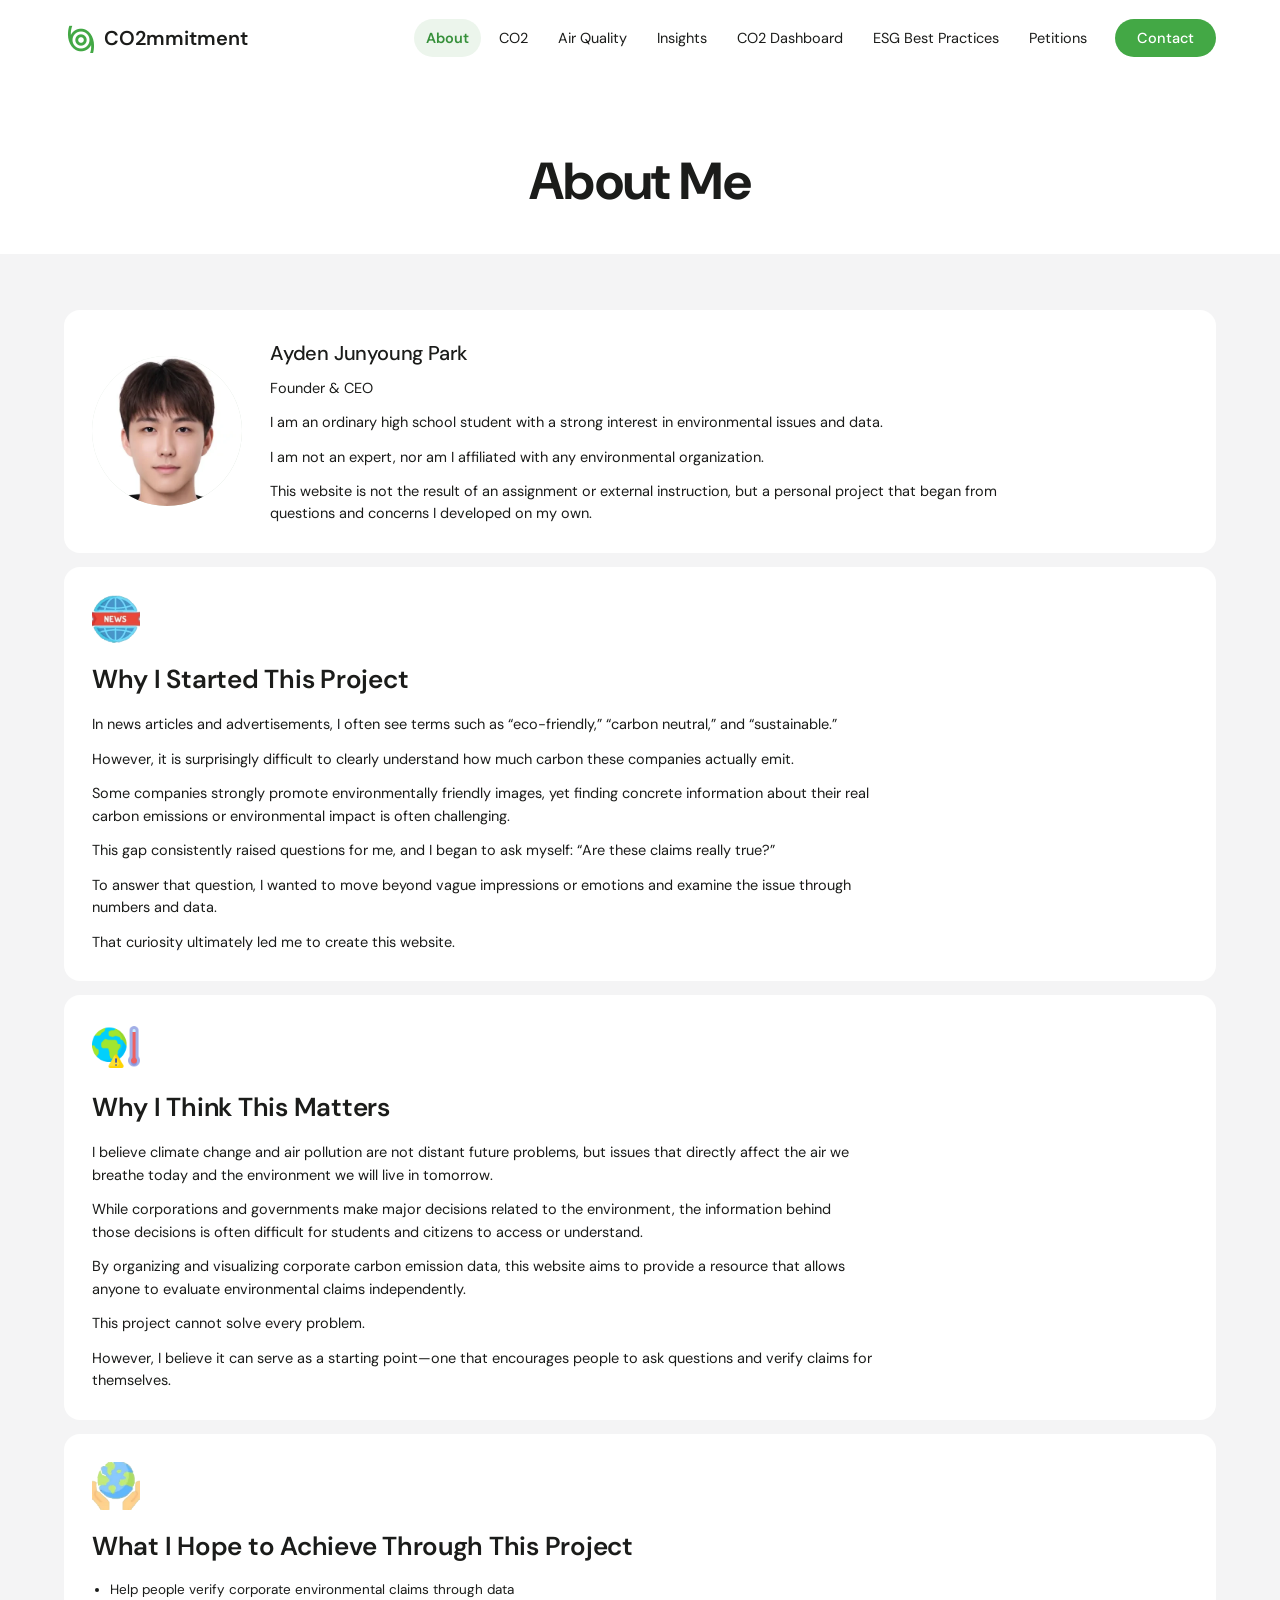
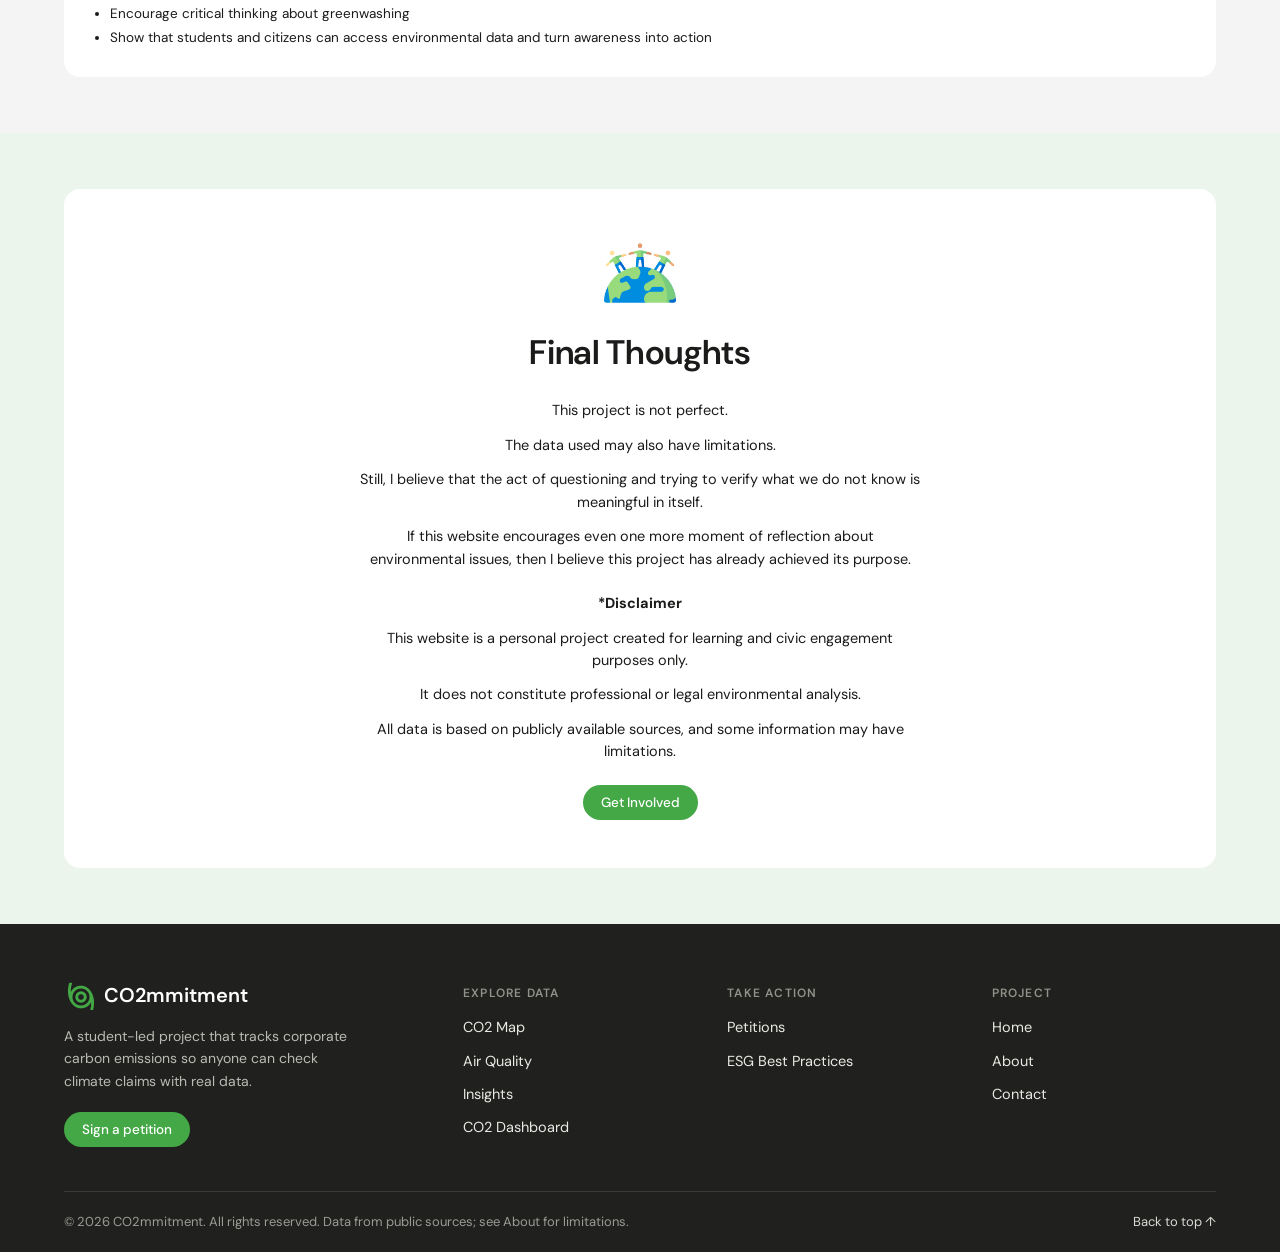
==== about/index.html @ b327795c "Add files via upload" ====
<!doctype html>
<html lang="en">
<head>
<meta charset="utf-8">
<meta name="viewport" content="width=device-width, initial-scale=1, viewport-fit=cover">
<title>About | CO2mmitment</title>
<meta name="description" content="Why a high school student built CO2mmitment: to check corporate climate claims against real emissions data.">
<link rel="canonical" href="https://co2mmitment.com/about/">
<meta name="theme-color" content="#43a845">
<meta property="og:type" content="website">
<meta property="og:site_name" content="CO2mmitment">
<meta property="og:title" content="About | CO2mmitment">
<meta property="og:description" content="Why a high school student built CO2mmitment: to check corporate climate claims against real emissions data.">
<meta property="og:url" content="https://co2mmitment.com/about/">
<meta property="og:image" content="https://co2mmitment.com/images/og-image.png">
<meta property="og:image:alt" content="About | CO2mmitment">
<meta name="twitter:card" content="summary_large_image">
<meta name="twitter:title" content="About | CO2mmitment">
<meta name="twitter:description" content="Why a high school student built CO2mmitment: to check corporate climate claims against real emissions data.">
<meta name="twitter:image" content="https://co2mmitment.com/images/og-image.png">
<link rel="icon" href="../favicon.svg" type="image/svg+xml">
<link rel="icon" href="../favicon-32.png" sizes="32x32" type="image/png">
<link rel="icon" href="../favicon.ico" sizes="any">
<link rel="apple-touch-icon" href="../apple-touch-icon.png">
<link rel="manifest" href="../site.webmanifest">
<link rel="preconnect" href="https://fonts.googleapis.com">
<link rel="stylesheet" href="https://fonts.googleapis.com/css2?family=Material+Symbols+Outlined:opsz,wght,FILL,GRAD@24,400,0,0&icon_names=storm&display=block">
<link rel="stylesheet" href="https://fonts.googleapis.com/css2?family=DM+Sans:opsz,wght@9..40,400;9..40,500;9..40,600;9..40,700&display=swap">
<link rel="stylesheet" href="../assets/style.css">
</head>
<body data-page="about" data-root="../">
<div class="site">
<nav class="nav" id="nav" aria-label="Main">
  <div class="nav-wrap">
    <a class="brand" href="../" aria-label="CO2mmitment home">
      <span class="logo-mark" aria-hidden="true"><span class="ms">storm</span><svg class="logo-svg" viewBox="11 11 88 88" aria-hidden="true"><g fill="none" stroke="currentColor" stroke-width="7"><circle cx="55" cy="54.75" r="26.25"/><circle cx="55" cy="54.75" r="11" stroke-width="7.5"/><path d="M28.85 57.04C28.5 53 24.5 45 24.5 35C24.5 28 25.4 22.5 27 18"/><path d="M81.15 52.46C81.5 56.5 85.5 64.5 85.5 74.5C85.5 81.5 84.6 87 83 91.5"/></g></svg></span>
      CO2mmitment
    </a>
    <button class="menu-btn" id="menuBtn" aria-label="Menu" aria-expanded="false" aria-controls="links">
      <svg class="bars" width="22" height="22" viewBox="0 0 22 22" aria-hidden="true"><path d="M3 6h16M3 11h16M3 16h16" stroke="currentColor" stroke-width="2" stroke-linecap="round"/></svg>
      <svg class="x" width="22" height="22" viewBox="0 0 22 22" aria-hidden="true"><path d="M5 5l12 12M17 5L5 17" stroke="currentColor" stroke-width="2" stroke-linecap="round"/></svg>
    </button>
    <div class="links" id="links">
      <a href="../about/" class="on" aria-current="page">About</a>
      <a href="../co2/">CO2</a>
      <a href="../air-quality/">Air Quality</a>
      <a href="../insights/">Insights</a>
      <a href="../dashboard/">CO2 Dashboard</a>
      <a href="../esg/">ESG Best Practices</a>
      <a href="../petitions/">Petitions</a>
      <a class="btn" href="../contact/">Contact</a>
    </div>
  </div>
</nav>
<main>
<section class="page show" id="p-about" data-title="About | CO2mmitment">
  <div class="wrap page-head"><h1>About Me</h1></div>
  <div class="band">
    <div class="wrap about-stack">
      <div class="a-card person">
        <div class="ph"><img src="../images/profile.webp" alt="Ayden Junyoung Park"></div>
        <div>
          <h2>Ayden Junyoung Park</h2>
          <p style="margin-bottom:12px">Founder &amp; CEO</p>
          <p>I am an ordinary high school student with a strong interest in environmental issues and data.</p>
          <p style="margin-top:12px">I am not an expert, nor am I affiliated with any environmental organization.</p>
          <p style="margin-top:12px">This website is not the result of an assignment or external instruction, but a personal project that began from questions and concerns I developed on my own.</p>
        </div>
      </div>
      <div class="a-card">
        <img class="a-icon" src="../images/icon-why-started.png" alt=""><h2>Why I Started This Project</h2>
        <p>In news articles and advertisements, I often see terms such as “eco-friendly,” “carbon neutral,” and “sustainable.”</p>
        <p>However, it is surprisingly difficult to clearly understand how much carbon these companies actually emit.</p>
        <p>Some companies strongly promote environmentally friendly images, yet finding concrete information about their real carbon emissions or environmental impact is often challenging.</p>
        <p>This gap consistently raised questions for me, and I began to ask myself: “Are these claims really true?”</p>
        <p>To answer that question, I wanted to move beyond vague impressions or emotions and examine the issue through numbers and data.</p>
        <p>That curiosity ultimately led me to create this website.</p>
      </div>
      <div class="a-card">
        <img class="a-icon" src="../images/icon-why-matters.png" alt=""><h2>Why I Think This Matters</h2>
        <p>I believe climate change and air pollution are not distant future problems, but issues that directly affect the air we breathe today and the environment we will live in tomorrow.</p>
        <p>While corporations and governments make major decisions related to the environment, the information behind those decisions is often difficult for students and citizens to access or understand.</p>
        <p>By organizing and visualizing corporate carbon emission data, this website aims to provide a resource that allows anyone to evaluate environmental claims independently.</p>
        <p>This project cannot solve every problem.</p>
        <p>However, I believe it can serve as a starting point—one that encourages people to ask questions and verify claims for themselves.</p>
      </div>
      <div class="a-card">
        <img class="a-icon" src="../images/icon-hope.png" alt=""><h2>What I Hope to Achieve Through This Project</h2>
        <ul>
          <li>Help people verify corporate environmental claims through data</li>
          <li>Encourage critical thinking about greenwashing</li>
          <li>Show that students and citizens can access environmental data and turn awareness into action</li>
        </ul>
      </div>
    </div>
  </div>
  <div class="final">
    <div class="wrap">
      <div class="a-card">
        <img class="a-icon big" src="../images/icon-final-thoughts.png" alt=""><h2>Final Thoughts</h2>
        <p>This project is not perfect.</p>
        <p>The data used may also have limitations.</p>
        <p>Still, I believe that the act of questioning and trying to verify what we do not know is meaningful in itself.</p>
        <p>If this website encourages even one more moment of reflection about environmental issues, then I believe this project has already achieved its purpose.</p>
        <p style="margin-top:22px"><b>*Disclaimer</b></p>
        <p>This website is a personal project created for learning and civic engagement purposes only.</p>
        <p>It does not constitute professional or legal environmental analysis.</p>
        <p>All data is based on publicly available sources, and some information may have limitations.</p>
        <p style="margin-top:22px"><a class="btn" href="../petitions/">Get Involved</a></p>
      </div>
    </div>
  </div>
</section>
</main>

<footer class="foot">
  <div class="foot-wrap">
    <div class="foot-top">
      <div class="foot-about">
        <a class="brand" href="../"><span class="logo-mark" aria-hidden="true"><span class="ms">storm</span><svg class="logo-svg" viewBox="11 11 88 88" aria-hidden="true"><g fill="none" stroke="currentColor" stroke-width="7"><circle cx="55" cy="54.75" r="26.25"/><circle cx="55" cy="54.75" r="11" stroke-width="7.5"/><path d="M28.85 57.04C28.5 53 24.5 45 24.5 35C24.5 28 25.4 22.5 27 18"/><path d="M81.15 52.46C81.5 56.5 85.5 64.5 85.5 74.5C85.5 81.5 84.6 87 83 91.5"/></g></svg></span> CO2mmitment</a>
        <p>A student-led project that tracks corporate carbon emissions so anyone can check climate claims with real data.</p>
        <a class="btn" href="../petitions/">Sign a petition</a>
      </div>
      <div>
        <h4>Explore data</h4>
        <ul><li><a href="../co2/">CO2 Map</a></li><li><a href="../air-quality/">Air Quality</a></li><li><a href="../insights/">Insights</a></li><li><a href="../dashboard/">CO2 Dashboard</a></li></ul>
      </div>
      <div>
        <h4>Take action</h4>
        <ul><li><a href="../petitions/">Petitions</a></li><li><a href="../esg/">ESG Best Practices</a></li></ul>
      </div>
      <div>
        <h4>Project</h4>
        <ul><li><a href="../">Home</a></li><li><a href="../about/">About</a></li><li><a href="../contact/">Contact</a></li></ul>
      </div>
    </div>
    <div class="foot-bottom">
      <span>© 2026 CO2mmitment. All rights reserved. Data from public sources; see About for limitations.</span>
      <a href="#" id="toTop">Back to top ↑</a>
    </div>
  </div>
</footer>
</div>
<script src="../assets/app.js"></script>
</body>
</html>
---- assets/style.css ----
/* Layout: fixed top nav, centered 860px column, light grey bands, dark footer — mirrors co2mmitment.com */
:root{
  --green:#43a845; --green-dark:#36903a; --green-tint:#ecf5ec;
  --ink:#1b1c1a; --ink-2:#4a4b47; --ink-3:#8a8b86;
  --bg:#ffffff; --band:#f4f4f5; --line:#e3e3e1; --footer:#20211e;
  --font:'DM Sans',-apple-system,BlinkMacSystemFont,'Segoe UI',system-ui,sans-serif;
  --wrap:1200px;
  color-scheme:light;
}
html{scroll-behavior:smooth}
body{background:var(--bg);color:var(--ink);font-family:var(--font);font-size:15px;line-height:1.55;margin:0}
.site *{box-sizing:border-box}
.wrap{max-width:var(--wrap);margin:0 auto;padding-left:max(24px,env(safe-area-inset-left,0px));padding-right:max(24px,env(safe-area-inset-right,0px))}
@media (max-width:520px){.wrap,.nav-wrap,.foot-wrap{padding-left:max(16px,env(safe-area-inset-left,0px));padding-right:max(16px,env(safe-area-inset-right,0px))}}
a{color:inherit}
h1,h2,h3{text-wrap:balance;margin:0;letter-spacing:-.01em}
p{margin:0}
:focus-visible{outline:2px solid var(--green);outline-offset:2px}

/* nav */
body::before{content:"";position:fixed;inset:0 0 auto;height:env(safe-area-inset-top,0px);z-index:60;background:var(--bg)}
.nav{position:sticky;top:env(safe-area-inset-top,0px);z-index:50;background:var(--bg);border-bottom:1px solid transparent;transition:border-color .2s}
.nav.scrolled{border-bottom-color:var(--line)}
.nav-wrap{max-width:1200px;margin:0 auto;padding-left:max(24px,env(safe-area-inset-left,0px));padding-right:max(24px,env(safe-area-inset-right,0px));display:flex;align-items:center;justify-content:space-between;height:76px;gap:32px}
.brand{display:flex;align-items:center;gap:10px;text-decoration:none;font-weight:600;font-size:20px;color:var(--ink);flex:none}
.logo-mark{width:30px;height:30px;flex:none;display:inline-grid;place-items:center;color:var(--green);overflow:hidden}
.ms{font-family:'Material Symbols Outlined';font-weight:normal;font-style:normal;font-size:34px;line-height:1;letter-spacing:normal;text-transform:none;white-space:nowrap;direction:ltr;-webkit-font-smoothing:antialiased;font-feature-settings:'liga';font-variation-settings:'FILL' 0,'wght' 400,'GRAD' 0,'opsz' 24}
.logo-svg{display:none;width:30px;height:30px}
.no-ms .ms{display:none}.no-ms .logo-svg{display:block}
.links{display:flex;align-items:center;gap:6px}
.links a{text-decoration:none;font-size:14.5px;color:var(--ink);padding:8px 12px;border-radius:999px;white-space:nowrap;transition:background .15s,color .15s}
.links a:hover{background:var(--band)}
.links a.on{color:var(--green-dark);background:var(--green-tint);font-weight:600}
.links a.btn{margin-left:10px;padding:10px 22px}
.btn{display:inline-flex;align-items:center;justify-content:center;background:var(--green);color:#fff;border:0;border-radius:999px;padding:9px 18px;font:500 13.5px var(--font);text-decoration:none;cursor:pointer;transition:background .15s}
.btn:hover{background:var(--green-dark)}
.links a.btn,.links a.btn:hover{color:#fff;background:var(--green)}
.links a.btn:hover{background:var(--green-dark)}
.menu-btn{display:none;background:none;border:0;width:44px;height:44px;margin-right:-10px;cursor:pointer;color:var(--ink);border-radius:10px}
.menu-btn:hover{background:var(--band)}
.menu-btn .x{display:none}
.menu-btn[aria-expanded="true"] .x{display:block}.menu-btn[aria-expanded="true"] .bars{display:none}
@media (max-width:1120px){
  .nav-wrap{height:64px}
  .menu-btn{display:inline-flex;align-items:center;justify-content:center}
  .links{position:fixed;top:calc(64px + env(safe-area-inset-top,0px));left:0;right:0;bottom:0;background:var(--bg);flex-direction:column;align-items:stretch;gap:2px;overflow-y:auto;
    padding:16px max(24px,env(safe-area-inset-right,0px)) calc(24px + env(safe-area-inset-bottom,0px)) max(24px,env(safe-area-inset-left,0px));
    opacity:0;visibility:hidden;transform:translateY(-8px);border-top:1px solid var(--line)}
  .links.anim{transition:opacity .2s,transform .2s,visibility 0s .2s}
  .links.anim.open{transition:opacity .2s,transform .2s}
  .links.open{opacity:1;visibility:visible;transform:none}
  .links a{font-size:20px;font-weight:500;padding:14px 14px;border-radius:12px}
  .links a.btn{margin:18px 0 0;padding:15px;font-size:16px}
  body.menu-open{overflow:hidden}
}
/* pages */
.page{display:none;min-height:calc(100vh - 64px - 120px)}
.page.show{display:block}
.page-head{text-align:center;padding-block:64px 32px}
.page-head h1{font-size:clamp(34px,6vw,52px);font-weight:700}
.tagline{margin-top:20px;font-size:18px;font-weight:500;line-height:1.35}
.lede{max-width:560px;margin:20px auto 0;color:var(--ink);font-size:14.5px}
.lede + .lede{margin-top:14px}
.band{background:var(--band)}
h2.sec{font-size:30px;font-weight:600;margin:56px 0 18px}

/* home */
.hero{display:grid;grid-template-columns:1fr 1fr;gap:32px;align-items:center;padding-block:56px 64px}
.hero h1{font-size:clamp(36px,5vw,50px);font-weight:700}
.hero p{margin:14px 0 26px;font-size:17px;max-width:440px}
@media (max-width:720px){.hero{grid-template-columns:1fr}}
.feature-grid{display:grid;grid-template-columns:repeat(auto-fit,minmax(280px,1fr));gap:16px;padding-block:64px}
.feature{background:var(--bg);border-radius:16px;padding:28px;display:flex;flex-direction:column;gap:14px}
.eyebrow{font-size:12px;letter-spacing:.08em;text-transform:uppercase;color:var(--green);font-weight:500}
.feature h3{font-size:30px;font-weight:600;line-height:1.2}
.ticks{list-style:none;margin:0;padding:0;display:grid;gap:12px;font-size:13.5px}
.ticks li{display:grid;grid-template-columns:22px 1fr;gap:10px;align-items:start}
.ticks li::before{content:"✓";width:22px;height:22px;border-radius:50%;background:var(--green);color:#fff;font-size:11px;display:grid;place-items:center;font-weight:700}
.feature .btn{align-self:center;margin-top:auto}
.f-icon{width:56px;height:56px;object-fit:contain}
.a-icon{width:48px;height:48px;object-fit:contain;display:block;margin-bottom:16px}
.a-icon.big{width:72px;height:72px;margin:0 auto 18px}
.feature-icon{width:48px;height:48px;border-radius:12px;background:var(--green-tint);display:grid;place-items:center;color:var(--green)}

/* image placeholders — swap for real <img> files */
.ph{position:relative;background:linear-gradient(135deg,#dfe9e0,#c9d8cb);border-radius:14px;overflow:hidden;display:grid;place-items:center;color:#5d7a60;font-size:12.5px;font-weight:500;text-align:center;max-width:100%}
.ph span{background:rgba(255,255,255,.75);padding:5px 10px;border-radius:6px}
.ph img{position:absolute;inset:0;width:100%;height:100%;object-fit:cover}

/* petitions */
.pet-grid{display:grid;grid-template-columns:repeat(auto-fill,minmax(300px,1fr));gap:16px;padding-bottom:64px}
.pet{background:var(--band);border-radius:16px;overflow:hidden;display:flex;flex-direction:column}
.pet .ph{border-radius:0;aspect-ratio:1.06/1}
.pet-body{padding:16px 18px 18px;display:flex;flex-direction:column;gap:8px;flex:1}
.pet h3{font-size:15px;font-weight:600;line-height:1.35}
.pet p{font-size:13px;color:var(--ink-2);margin-bottom:12px}
.pet .btn{align-self:center;margin-top:auto}

.pd-layout{display:grid;grid-template-columns:minmax(0,1.35fr) minmax(0,1fr);gap:40px;padding-block:40px 72px}
@media (max-width:760px){.pd-layout{grid-template-columns:1fr}}
.back{width:34px;height:34px;border-radius:50%;background:var(--green);color:#fff;display:grid;place-items:center;text-decoration:none;margin-bottom:18px}
.pd-layout h1{font-size:clamp(24px,3.4vw,30px);font-weight:600;text-align:center;line-height:1.3;margin-bottom:20px}
.pd-layout .ph{aspect-ratio:1.5/1}
.prose{margin-top:28px;display:grid;gap:16px;font-size:14px}
.prose ol{margin:6px 0 0;padding-left:28px;display:grid;gap:2px}
.side{display:grid;gap:16px;align-content:start;margin-top:52px}
@media (max-width:760px){.side{margin-top:0}}
.box{background:var(--band);border-radius:16px;padding:28px}
.sig{display:flex;flex-direction:column;gap:14px}
.count{display:flex;align-items:baseline;gap:8px;font-size:30px;font-weight:600;line-height:1;font-variant-numeric:tabular-nums}
.count small{font-size:14px;font-weight:400;color:var(--ink-2)}
.bar{position:relative;height:22px;border-radius:99px;background:#dededc;overflow:hidden}
.bar i{display:block;height:100%;background:var(--green);border-radius:99px;transition:width .5s ease}
.bar b{position:absolute;inset:0;display:grid;place-items:center;font-size:12px;font-weight:500;line-height:1;font-variant-numeric:tabular-nums;color:var(--ink)}
.bar.filled b{color:#fff}
.sig .muted{font-size:13px;line-height:1}
.muted{font-size:12px;color:var(--ink-2)}
.box h2{font-size:22px;font-weight:600;margin-bottom:16px}

/* forms */
.field{display:grid;gap:8px;margin-bottom:18px}
.field label{font-size:13.5px}
.field input,.field textarea{font:inherit;font-size:14px;border:1px solid #cfcfcd;border-radius:14px;padding:10px 14px;background:#fff;color:var(--ink);width:100%}
.field textarea{min-height:44px;resize:vertical}
.field input:focus,.field textarea:focus{outline:none;border-color:var(--green);box-shadow:0 0 0 3px var(--green-tint)}
.form-note{font-size:13px;color:var(--green-dark);margin-top:12px;text-align:center;min-height:1.2em}
.contact{margin:0 auto;display:grid;grid-template-columns:minmax(0,.9fr) minmax(0,1.1fr);background:var(--bg);border-radius:20px;overflow:hidden;box-shadow:0 1px 2px rgba(0,0,0,.04),0 12px 40px -18px rgba(27,28,26,.18)}
@media (max-width:780px){.contact{grid-template-columns:1fr}}
.contact-info{background:var(--green-tint);padding:44px 40px;display:flex;flex-direction:column;gap:22px}
.contact-info h1{font-size:clamp(34px,5vw,44px);font-weight:700;line-height:1.05}
.contact-info > p{font-size:15px;color:var(--ink-2);max-width:340px}
.topics{list-style:none;margin:0;padding:0;display:grid;gap:14px}
.topics li{display:grid;grid-template-columns:36px 1fr;gap:12px;align-items:start;font-size:14px}
.topics svg{width:36px;height:36px;padding:8px;border-radius:10px;background:var(--bg);color:var(--green-dark)}
.topics b{display:block;font-weight:600;font-size:14.5px}
.topics span{color:var(--ink-2);font-size:13px}
.contact-form{padding:44px 40px}
.contact-form h2{font-size:22px;font-weight:600;margin-bottom:4px}
.contact-form .sub{font-size:13.5px;color:var(--ink-2);margin-bottom:26px}
.row2{display:grid;grid-template-columns:1fr 1fr;gap:14px}
@media (max-width:520px){.row2{grid-template-columns:1fr}.contact-info,.contact-form{padding:32px 22px}}
.contact-form textarea{min-height:150px}
.contact-form .btn{padding:13px 30px;font-size:14.5px;gap:8px}
.contact-form .btn[disabled]{opacity:.65;cursor:progress}
.hp{position:absolute;left:-9999px}
.form-error{color:#b42318}
.sent{text-align:center;padding:40px 10px;display:grid;gap:12px;justify-items:center}
.sent .tick{width:56px;height:56px;border-radius:50%;background:var(--green);color:#fff;display:grid;place-items:center}
.sent h2{font-size:24px}
.sent p{color:var(--ink-2);font-size:14.5px;max-width:320px}
.link-btn{background:none;border:0;color:var(--green-dark);font:500 14px var(--font);cursor:pointer;text-decoration:underline;text-underline-offset:3px}

/* tables */
.tbl-head{display:flex;justify-content:space-between;align-items:baseline;gap:12px;flex-wrap:wrap;margin:48px 0 16px}
.tbl-head h2{font-size:30px;font-weight:600}
.scroll{overflow-x:auto;border:1px solid var(--ink);margin-bottom:24px}
table{border-collapse:collapse;width:100%;font-size:13px;font-variant-numeric:tabular-nums;min-width:640px}
th,td{border:1px solid #9a9a96;padding:7px 8px;text-align:center;white-space:nowrap}
tr>*:first-child{border-left:0} tr>*:last-child{border-right:0}
thead tr:first-child>*{border-top:0} tbody tr:last-child>*{border-bottom:0}
th{font-weight:600;background:#fafafa}
.up{background:#fdd8dc}.down{background:#dafbe6}
.aq0{background:#a9d4e0}.aq1{background:#d1eaa7}.aq2{background:#fbe6a2}.aq3{background:#fbd0b0}.aq4{background:#f8b4ba}.aq5{background:#d9c3e4}.aq6{background:#d6bec6}
.legend{display:grid;grid-template-columns:repeat(7,1fr);color:#fff;font-size:11.5px;line-height:1.3;margin-top:12px}
.legend div{padding:6px 8px}
@media (max-width:640px){.legend{grid-template-columns:repeat(2,1fr)}}
.map{aspect-ratio:1.5/1;border-radius:14px;background:#7fd0e6;display:grid;place-items:center;text-align:center;color:#124a58;padding:24px;max-width:100%}
.map{overflow:hidden}
.map-msg{font-size:14px;max-width:420px}
.map-msg b{display:block;font-size:16px;margin-bottom:6px}
.iw{font:13px/1.45 var(--font);color:#1b1c1a;min-width:150px}
.iw b{display:block;font-size:14px;margin-bottom:2px}
.note-row td{color:var(--ink-3);font-style:italic}

/* insights */
.ins-grid{display:grid;grid-template-columns:repeat(auto-fill,minmax(260px,1fr));gap:16px;padding-bottom:72px}
.ins{border:1px solid var(--line);border-radius:14px;padding:10px;background:var(--bg)}
.ins .ph{aspect-ratio:.8/1;border-radius:8px;background:#f1f3f1}
.ins .ph img{object-fit:contain}
.ins{cursor:zoom-in;font:inherit;text-align:left;width:100%;transition:border-color .15s,box-shadow .15s,transform .15s}
.ins:hover{border-color:#cfd8cf;box-shadow:0 8px 24px -14px rgba(27,28,26,.35);transform:translateY(-2px)}
/* lightbox */
.lb{position:fixed;inset:0;z-index:100;background:rgba(18,19,17,.88);display:grid;grid-template-columns:auto 1fr auto;align-items:center;gap:12px;
  padding:calc(56px + env(safe-area-inset-top,0px)) max(16px,env(safe-area-inset-right,0px)) calc(40px + env(safe-area-inset-bottom,0px)) max(16px,env(safe-area-inset-left,0px))}
.lb[hidden]{display:none}
.lb figure{margin:0;height:100%;min-height:0;min-width:0;display:flex;flex-direction:column;align-items:center;justify-content:center;gap:12px}
.lb img{max-width:100%;max-height:100%;min-height:0;object-fit:contain;border-radius:10px;background:#fff;box-shadow:0 20px 60px rgba(0,0,0,.45)}
.lb figcaption{color:#cfd0ca;font-size:13px;font-variant-numeric:tabular-nums}
.lb-btn{width:46px;height:46px;border-radius:50%;border:0;background:rgba(255,255,255,.12);color:#fff;display:grid;place-items:center;cursor:pointer;transition:background .15s}
.lb-btn:hover{background:rgba(255,255,255,.24)}
.lb-close{position:absolute;top:calc(10px + env(safe-area-inset-top,0px));right:max(12px,env(safe-area-inset-right,0px))}
@media (max-width:640px){.lb{grid-template-columns:1fr;padding-bottom:calc(84px + env(safe-area-inset-bottom,0px))}
  .lb-prev,.lb-next{position:absolute;bottom:calc(20px + env(safe-area-inset-bottom,0px))}.lb-prev{left:calc(50% - 56px)}.lb-next{right:calc(50% - 56px)}}
body.lb-open{overflow:hidden}

/* about */
.about-stack{display:grid;gap:14px;padding-block:56px}
.a-card{background:var(--bg);border-radius:16px;padding:28px}
.a-card h2{font-size:26px;font-weight:600;margin-bottom:14px}
.a-card p{font-size:14.5px;max-width:78ch}
.a-card ul{max-width:78ch}
.a-card p + p{margin-top:12px}
.a-card ul{margin:0;padding-left:18px;font-size:13.5px;display:grid;gap:3px}
.person{display:grid;grid-template-columns:150px 1fr;gap:28px;align-items:center}
.person .ph{width:150px;height:150px;border-radius:50%}
@media (max-width:560px){.person{grid-template-columns:1fr}.person .ph{margin:0 auto}}
.person h2{font-size:20px;font-weight:500;margin-bottom:8px}
.final{background:var(--green-tint);padding-block:56px}
.final .a-card{text-align:center;margin:0 auto;padding-block:48px}
.final h2{font-size:34px;margin-bottom:20px}
.final p{max-width:560px;margin-left:auto;margin-right:auto}

/* wider dashboard + ESG pages to match header */
#p-dashboard #carbon-dash{padding-left:24px;padding-right:24px}
#p-dashboard #carbon-dash .hdr,#p-dashboard #carbon-dash .kpi-grid,#p-dashboard #carbon-dash .sec-hdr,#p-dashboard #carbon-dash .card,#p-dashboard #carbon-dash footer{max-width:1152px}
#p-esg #esg{padding-left:24px;padding-right:24px}
#p-esg #esg .hdr,#p-esg #esg .filters,#p-esg #esg .sec,#p-esg #esg .grid,#p-esg #esg .detail{max-width:1152px}
@media (max-width:520px){#p-dashboard #carbon-dash,#p-esg #esg{padding-left:16px;padding-right:16px}}
/* footer */
.foot{background:var(--footer);color:#d9dad5}
.foot-wrap{max-width:1200px;margin:0 auto;padding-left:max(24px,env(safe-area-inset-left,0px));padding-right:max(24px,env(safe-area-inset-right,0px))}
.foot-top{display:grid;grid-template-columns:1.6fr repeat(3,1fr);gap:40px;padding-block:56px 44px}
.foot .brand{color:#fff}
.foot-about p{font-size:14px;line-height:1.6;color:#b9bab4;margin:14px 0 20px;max-width:300px}
.foot h4{font-size:12px;letter-spacing:.1em;text-transform:uppercase;color:#8f918a;margin:4px 0 14px;font-weight:600}
.foot ul{list-style:none;margin:0;padding:0;display:grid;gap:10px}
.foot ul a{color:#e8e9e4;text-decoration:none;font-size:14.5px}
.foot ul a:hover{color:#7fd081}
.foot-bottom{border-top:1px solid #3a3b36;display:flex;justify-content:space-between;align-items:center;gap:12px;flex-wrap:wrap;padding-block:20px calc(20px + env(safe-area-inset-bottom,0px));font-size:13px;color:#9a9b95}
.foot-bottom a{color:#d9dad5;text-decoration:none}
.foot-bottom a:hover{color:#7fd081}
@media (max-width:860px){.foot-top{grid-template-columns:1fr 1fr}.foot-about{grid-column:1/-1}}
@media (max-width:420px){.foot-top{grid-template-columns:1fr;gap:32px}}
@media (prefers-reduced-motion:reduce){html{scroll-behavior:auto}*{transition:none!important}}

/* ESG Best Practices page */
#esg *{box-sizing:border-box;margin:0;padding:0}
#esg{font-family:-apple-system,BlinkMacSystemFont,'Segoe UI',system-ui,sans-serif;background:#fff;color:#111;padding:2.5rem 1.5rem 5rem}
#esg .hdr{max-width:900px;margin:0 auto 2rem;padding-bottom:1.25rem;border-bottom:2px solid #111}
#esg .hdr h1{font-size:34px;font-weight:800;letter-spacing:-0.6px;line-height:1.1;margin-bottom:6px}
#esg .hdr p{font-size:14px;color:#555}
#esg .badge{display:inline-block;background:#111;color:#fff;font-size:11px;font-weight:600;padding:3px 9px;border-radius:4px;margin-right:5px;margin-bottom:8px}
#esg .badge.g{background:#16a34a}
#esg .filters{max-width:900px;margin:0 auto 1.75rem;display:flex;gap:7px;flex-wrap:wrap}
#esg .fbtn{padding:7px 16px;border-radius:999px;font-size:13px;font-weight:500;border:1.5px solid #ddd;background:#fff;color:#666;cursor:pointer;transition:all .12s}
#esg .fbtn:hover{border-color:#111;color:#111}
#esg .fbtn.active{background:#111;color:#fff;border-color:#111}
#esg .sec{max-width:900px;margin:2.25rem auto 1rem;display:flex;align-items:center;gap:10px}
#esg .sec span{font-size:10px;font-weight:700;letter-spacing:1.8px;text-transform:uppercase;color:#999;white-space:nowrap}
#esg .sec::after{content:'';flex:1;height:0.5px;background:#e8e8e8}
#esg .grid{max-width:900px;margin:0 auto;display:grid;grid-template-columns:repeat(auto-fill,minmax(200px,1fr));gap:11px}
#esg .card{border:1px solid #e8e8e8;border-radius:12px;padding:1rem 1.1rem 2.2rem;cursor:pointer;transition:all .12s;background:#fff;position:relative}
#esg .card:hover{border-color:#111;transform:translateY(-1px);box-shadow:0 2px 12px rgba(0,0,0,.07)}
#esg .card.active{border-color:#16a34a;border-width:1.5px}
#esg .card-top{display:flex;align-items:flex-start;justify-content:space-between;margin-bottom:10px}
#esg .init{width:38px;height:38px;border-radius:9px;background:#f4f4f2;display:flex;align-items:center;justify-content:center;font-size:13px;font-weight:700;color:#111;flex-shrink:0}
#esg .cbadge{font-size:9px;font-weight:700;padding:2px 7px;border-radius:3px;letter-spacing:.5px;text-transform:uppercase;background:#dcfce7;color:#15803d}
#esg .cname{font-size:14px;font-weight:700;color:#111;margin-bottom:3px}
#esg .cind{font-size:11px;color:#888;margin-bottom:7px}
#esg .cdesc{font-size:11px;color:#555;line-height:1.55}
#esg .arrow{position:absolute;bottom:.9rem;right:.9rem;font-size:18px;color:#ccc;transition:color .12s}
#esg .card:hover .arrow,#esg .card.active .arrow{color:#111}
#esg .detail{max-width:900px;margin:0 auto;display:none}
#esg .detail.open{display:block;margin-top:12px;margin-bottom:8px}
#esg .detail-inner{border:1px solid #e8e8e8;border-radius:14px;overflow:hidden;background:#fff}
#esg .d-header{padding:1.25rem 1.5rem;border-bottom:1px solid #f0f0f0;display:flex;align-items:center;justify-content:space-between;gap:12px}
#esg .d-header-l{display:flex;align-items:center;gap:12px}
#esg .d-init{width:46px;height:46px;border-radius:11px;background:#f4f4f2;display:flex;align-items:center;justify-content:center;font-size:17px;font-weight:700;flex-shrink:0}
#esg .d-title{font-size:20px;font-weight:800;margin-bottom:3px}
#esg .d-sub{font-size:12px;color:#777}
#esg .d-close{width:30px;height:30px;border-radius:50%;border:1.5px solid #ddd;background:#fff;cursor:pointer;font-size:16px;color:#555;display:flex;align-items:center;justify-content:center;flex-shrink:0;transition:all .12s}
#esg .d-close:hover{background:#111;color:#fff;border-color:#111}
#esg .d-body{padding:1.5rem}
#esg .d-overview{font-size:13px;color:#444;line-height:1.75;margin-bottom:1.5rem;padding-bottom:1.5rem;border-bottom:1px solid #f0f0f0}
#esg .d-pts-label{font-size:10px;font-weight:700;letter-spacing:1.6px;text-transform:uppercase;color:#999;margin-bottom:12px}
#esg .d-pt{display:flex;gap:12px;align-items:flex-start;padding:12px 0;border-bottom:1px solid #f5f5f5}
#esg .d-pt:last-child{border-bottom:none}
#esg .d-pt-icon{width:28px;height:28px;border-radius:6px;background:#dcfce7;display:flex;align-items:center;justify-content:center;flex-shrink:0;margin-top:2px;font-size:14px}
#esg .d-pt-title{font-size:13px;font-weight:700;color:#111;margin-bottom:4px}
#esg .d-pt-body{font-size:12px;color:#555;line-height:1.65}
#esg .d-tags{display:flex;flex-wrap:wrap;gap:6px;margin-top:1.1rem;padding-top:1.1rem;border-top:1px solid #f0f0f0}
#esg .d-tag{font-size:10px;padding:3px 9px;border-radius:4px;background:#f4f4f2;color:#666}
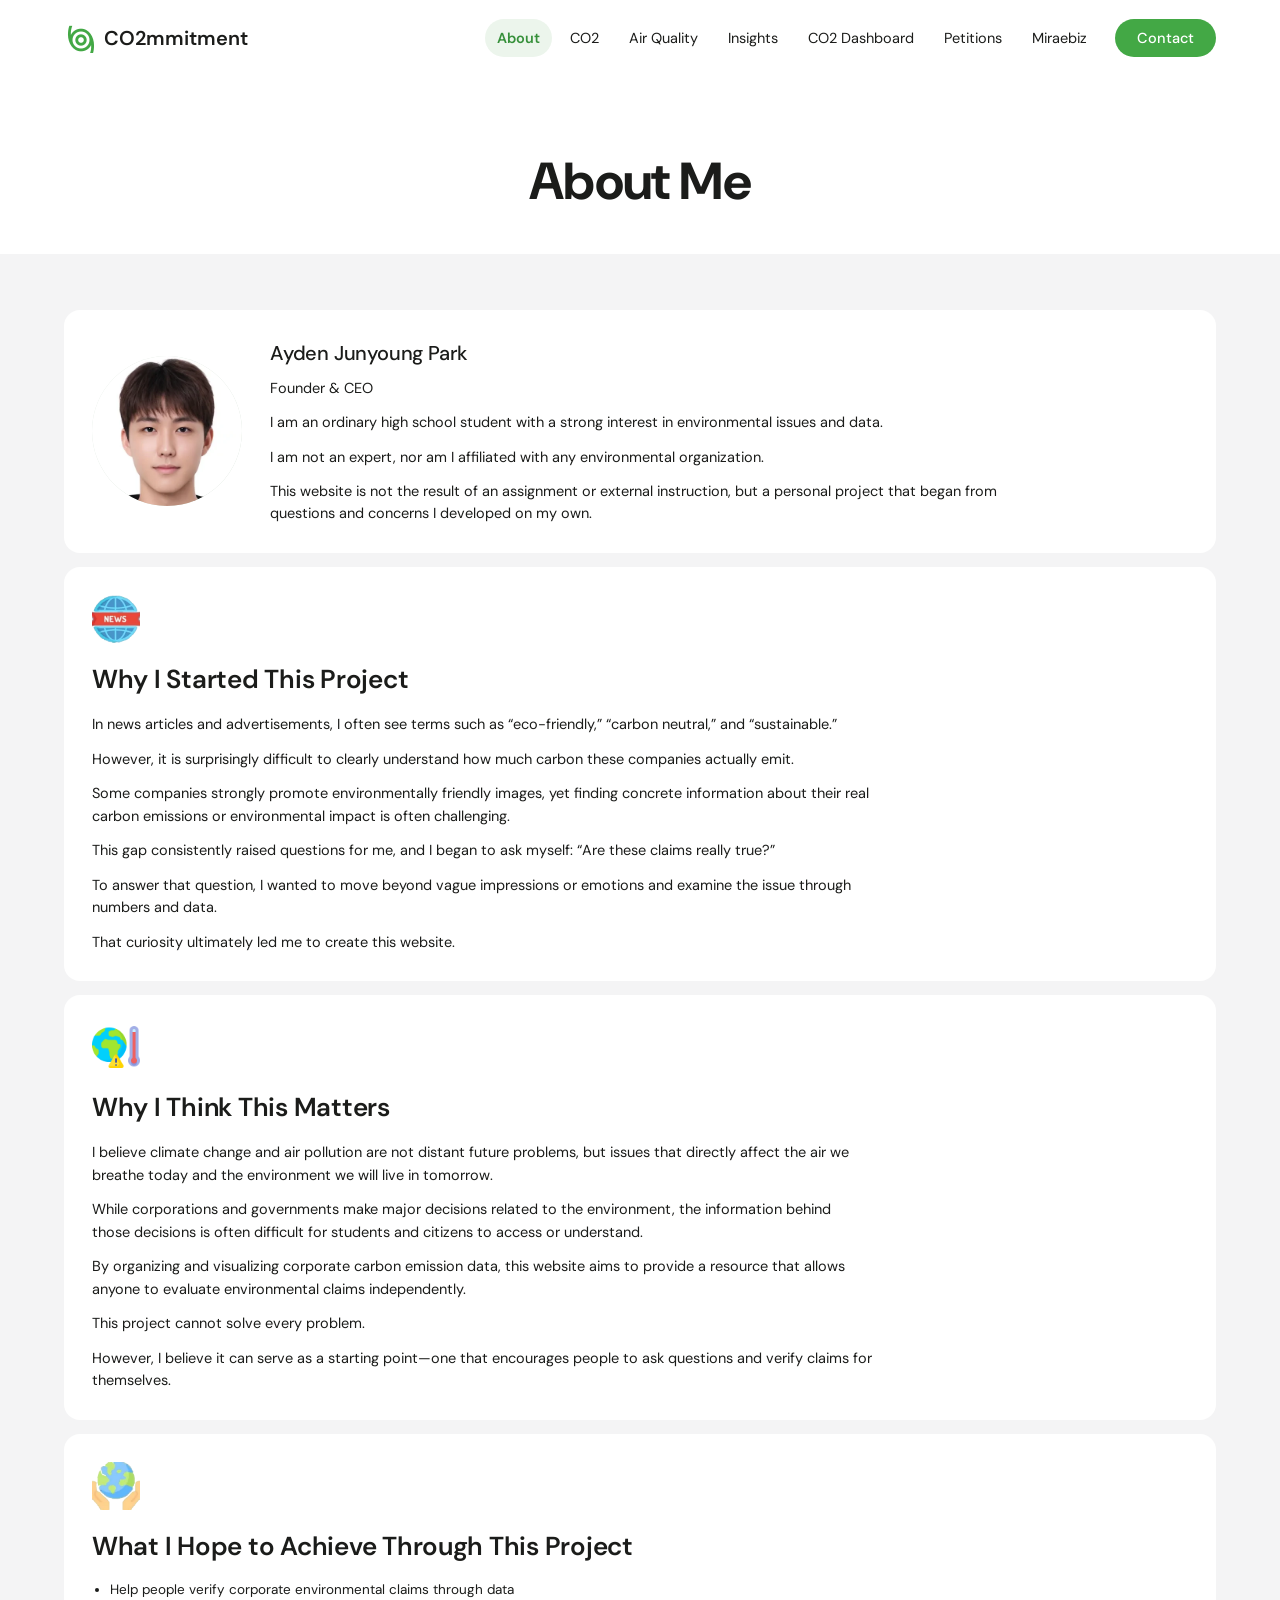
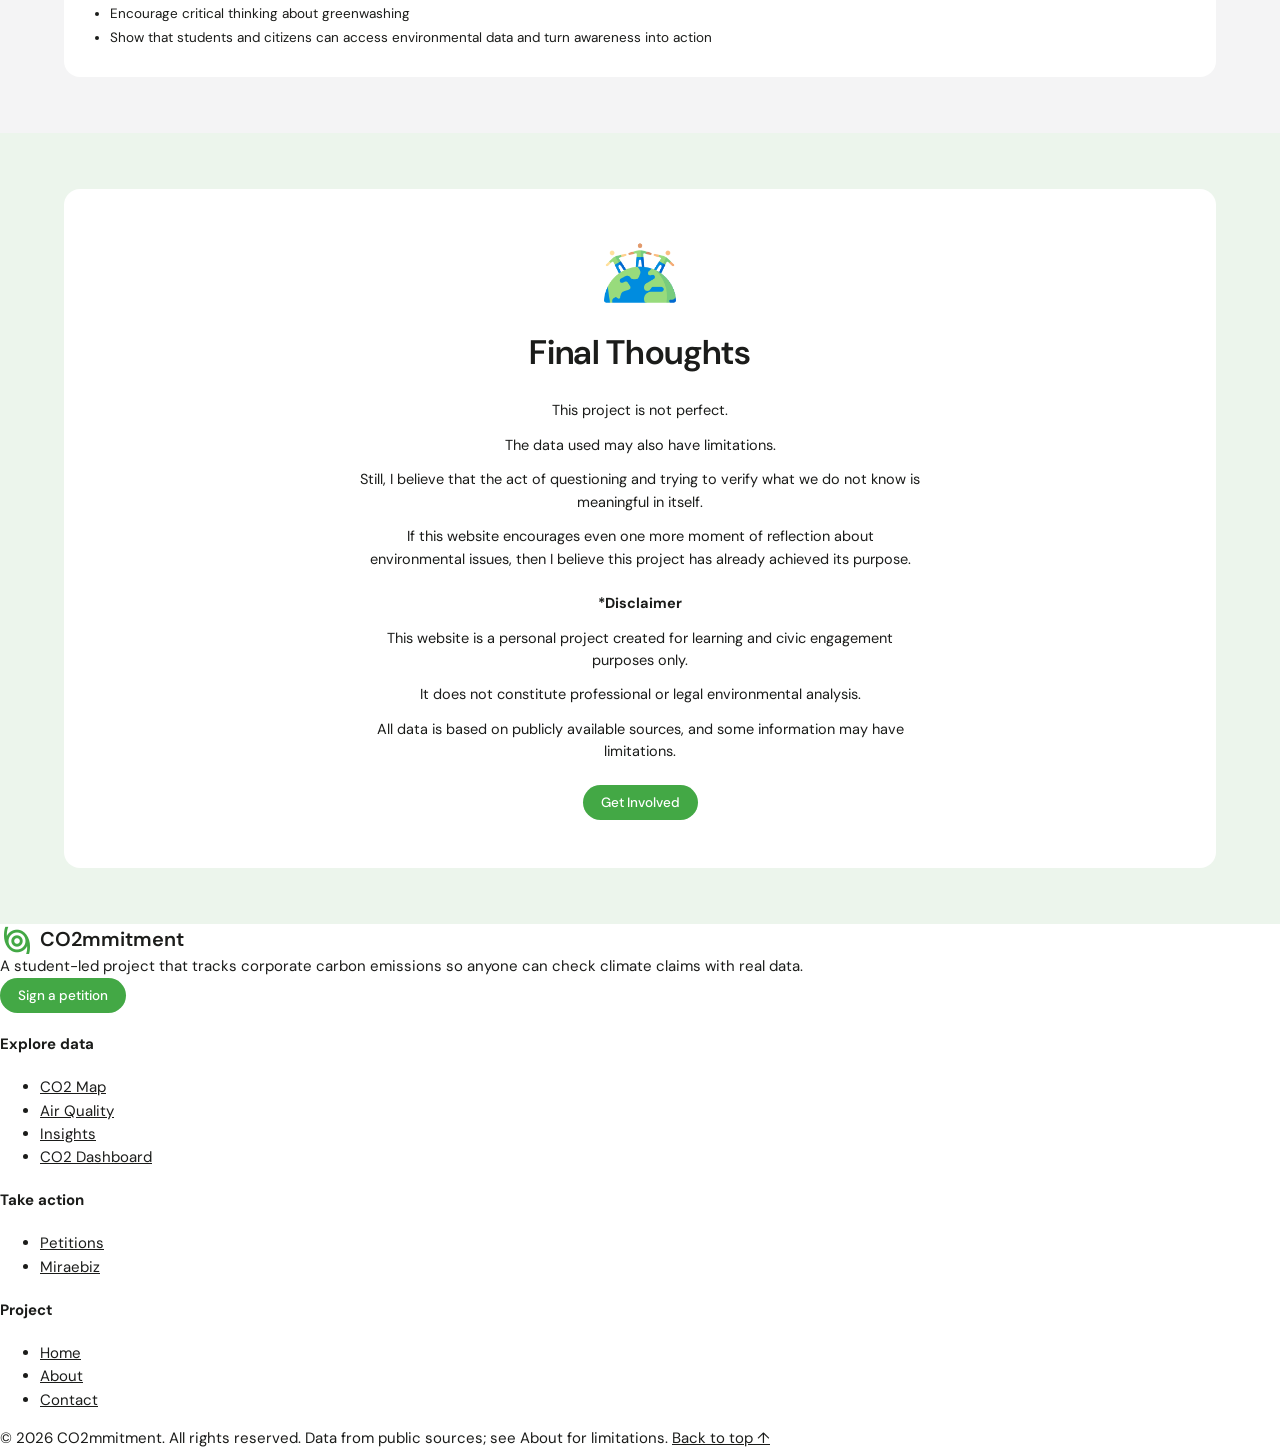
==== commit 50c27f2d: "Add files via upload" ====
--- a/about/index.html
+++ b/about/index.html
@@ -46,8 +46,8 @@
       <a href="../air-quality/">Air Quality</a>
       <a href="../insights/">Insights</a>
       <a href="../dashboard/">CO2 Dashboard</a>
-      <a href="../esg/">ESG Best Practices</a>
       <a href="../petitions/">Petitions</a>
+      <a href="../miraebiz/">Miraebiz</a>
       <a class="btn" href="../contact/">Contact</a>
     </div>
   </div>
@@ -127,7 +127,7 @@
       </div>
       <div>
         <h4>Take action</h4>
-        <ul><li><a href="../petitions/">Petitions</a></li><li><a href="../esg/">ESG Best Practices</a></li></ul>
+        <ul><li><a href="../petitions/">Petitions</a></li><li><a href="../miraebiz/">Miraebiz</a></li></ul>
       </div>
       <div>
         <h4>Project</h4>
--- a/assets/style.css
+++ b/assets/style.css
@@ -7,6 +7,7 @@
   --wrap:1200px;
   color-scheme:light;
 }
+[hidden]{display:none!important}
 html{scroll-behavior:smooth}
 body{background:var(--bg);color:var(--ink);font-family:var(--font);font-size:15px;line-height:1.55;margin:0}
 .site *{box-sizing:border-box}
@@ -40,7 +41,7 @@
 .menu-btn:hover{background:var(--band)}
 .menu-btn .x{display:none}
 .menu-btn[aria-expanded="true"] .x{display:block}.menu-btn[aria-expanded="true"] .bars{display:none}
-@media (max-width:1120px){
+@media (max-width:1200px){
   .nav-wrap{height:64px}
   .menu-btn{display:inline-flex;align-items:center;justify-content:center}
   .links{position:fixed;top:calc(64px + env(safe-area-inset-top,0px));left:0;right:0;bottom:0;background:var(--bg);flex-direction:column;align-items:stretch;gap:2px;overflow-y:auto;
@@ -87,6 +88,9 @@
 .ph span{background:rgba(255,255,255,.75);padding:5px 10px;border-radius:6px}
 .ph img{position:absolute;inset:0;width:100%;height:100%;object-fit:cover}
 
+.hero-ctas{display:flex;flex-wrap:wrap;gap:10px}
+.btn-outline{background:transparent;color:var(--green-dark);box-shadow:inset 0 0 0 1.5px var(--green);gap:6px}
+.btn-outline:hover{background:var(--green-tint)}
 /* petitions */
 .pet-grid{display:grid;grid-template-columns:repeat(auto-fill,minmax(300px,1fr));gap:16px;padding-bottom:64px}
 .pet{background:var(--band);border-radius:16px;overflow:hidden;display:flex;flex-direction:column}
@@ -213,10 +217,7 @@
 /* wider dashboard + ESG pages to match header */
 #p-dashboard #carbon-dash{padding-left:24px;padding-right:24px}
 #p-dashboard #carbon-dash .hdr,#p-dashboard #carbon-dash .kpi-grid,#p-dashboard #carbon-dash .sec-hdr,#p-dashboard #carbon-dash .card,#p-dashboard #carbon-dash footer{max-width:1152px}
-#p-esg #esg{padding-left:24px;padding-right:24px}
-#p-esg #esg .hdr,#p-esg #esg .filters,#p-esg #esg .sec,#p-esg #esg .grid,#p-esg #esg .detail{max-width:1152px}
-@media (max-width:520px){#p-dashboard #carbon-dash,#p-esg #esg{padding-left:16px;padding-right:16px}}
-/* footer */
+@media (max-width:520px){#p-dashboard #carbon-dash,/* footer */
 .foot{background:var(--footer);color:#d9dad5}
 .foot-wrap{max-width:1200px;margin:0 auto;padding-left:max(24px,env(safe-area-inset-left,0px));padding-right:max(24px,env(safe-area-inset-right,0px))}
 .foot-top{display:grid;grid-template-columns:1.6fr repeat(3,1fr);gap:40px;padding-block:56px 44px}
@@ -232,51 +233,3 @@
 @media (max-width:860px){.foot-top{grid-template-columns:1fr 1fr}.foot-about{grid-column:1/-1}}
 @media (max-width:420px){.foot-top{grid-template-columns:1fr;gap:32px}}
 @media (prefers-reduced-motion:reduce){html{scroll-behavior:auto}*{transition:none!important}}
-
-/* ESG Best Practices page */
-#esg *{box-sizing:border-box;margin:0;padding:0}
-#esg{font-family:-apple-system,BlinkMacSystemFont,'Segoe UI',system-ui,sans-serif;background:#fff;color:#111;padding:2.5rem 1.5rem 5rem}
-#esg .hdr{max-width:900px;margin:0 auto 2rem;padding-bottom:1.25rem;border-bottom:2px solid #111}
-#esg .hdr h1{font-size:34px;font-weight:800;letter-spacing:-0.6px;line-height:1.1;margin-bottom:6px}
-#esg .hdr p{font-size:14px;color:#555}
-#esg .badge{display:inline-block;background:#111;color:#fff;font-size:11px;font-weight:600;padding:3px 9px;border-radius:4px;margin-right:5px;margin-bottom:8px}
-#esg .badge.g{background:#16a34a}
-#esg .filters{max-width:900px;margin:0 auto 1.75rem;display:flex;gap:7px;flex-wrap:wrap}
-#esg .fbtn{padding:7px 16px;border-radius:999px;font-size:13px;font-weight:500;border:1.5px solid #ddd;background:#fff;color:#666;cursor:pointer;transition:all .12s}
-#esg .fbtn:hover{border-color:#111;color:#111}
-#esg .fbtn.active{background:#111;color:#fff;border-color:#111}
-#esg .sec{max-width:900px;margin:2.25rem auto 1rem;display:flex;align-items:center;gap:10px}
-#esg .sec span{font-size:10px;font-weight:700;letter-spacing:1.8px;text-transform:uppercase;color:#999;white-space:nowrap}
-#esg .sec::after{content:'';flex:1;height:0.5px;background:#e8e8e8}
-#esg .grid{max-width:900px;margin:0 auto;display:grid;grid-template-columns:repeat(auto-fill,minmax(200px,1fr));gap:11px}
-#esg .card{border:1px solid #e8e8e8;border-radius:12px;padding:1rem 1.1rem 2.2rem;cursor:pointer;transition:all .12s;background:#fff;position:relative}
-#esg .card:hover{border-color:#111;transform:translateY(-1px);box-shadow:0 2px 12px rgba(0,0,0,.07)}
-#esg .card.active{border-color:#16a34a;border-width:1.5px}
-#esg .card-top{display:flex;align-items:flex-start;justify-content:space-between;margin-bottom:10px}
-#esg .init{width:38px;height:38px;border-radius:9px;background:#f4f4f2;display:flex;align-items:center;justify-content:center;font-size:13px;font-weight:700;color:#111;flex-shrink:0}
-#esg .cbadge{font-size:9px;font-weight:700;padding:2px 7px;border-radius:3px;letter-spacing:.5px;text-transform:uppercase;background:#dcfce7;color:#15803d}
-#esg .cname{font-size:14px;font-weight:700;color:#111;margin-bottom:3px}
-#esg .cind{font-size:11px;color:#888;margin-bottom:7px}
-#esg .cdesc{font-size:11px;color:#555;line-height:1.55}
-#esg .arrow{position:absolute;bottom:.9rem;right:.9rem;font-size:18px;color:#ccc;transition:color .12s}
-#esg .card:hover .arrow,#esg .card.active .arrow{color:#111}
-#esg .detail{max-width:900px;margin:0 auto;display:none}
-#esg .detail.open{display:block;margin-top:12px;margin-bottom:8px}
-#esg .detail-inner{border:1px solid #e8e8e8;border-radius:14px;overflow:hidden;background:#fff}
-#esg .d-header{padding:1.25rem 1.5rem;border-bottom:1px solid #f0f0f0;display:flex;align-items:center;justify-content:space-between;gap:12px}
-#esg .d-header-l{display:flex;align-items:center;gap:12px}
-#esg .d-init{width:46px;height:46px;border-radius:11px;background:#f4f4f2;display:flex;align-items:center;justify-content:center;font-size:17px;font-weight:700;flex-shrink:0}
-#esg .d-title{font-size:20px;font-weight:800;margin-bottom:3px}
-#esg .d-sub{font-size:12px;color:#777}
-#esg .d-close{width:30px;height:30px;border-radius:50%;border:1.5px solid #ddd;background:#fff;cursor:pointer;font-size:16px;color:#555;display:flex;align-items:center;justify-content:center;flex-shrink:0;transition:all .12s}
-#esg .d-close:hover{background:#111;color:#fff;border-color:#111}
-#esg .d-body{padding:1.5rem}
-#esg .d-overview{font-size:13px;color:#444;line-height:1.75;margin-bottom:1.5rem;padding-bottom:1.5rem;border-bottom:1px solid #f0f0f0}
-#esg .d-pts-label{font-size:10px;font-weight:700;letter-spacing:1.6px;text-transform:uppercase;color:#999;margin-bottom:12px}
-#esg .d-pt{display:flex;gap:12px;align-items:flex-start;padding:12px 0;border-bottom:1px solid #f5f5f5}
-#esg .d-pt:last-child{border-bottom:none}
-#esg .d-pt-icon{width:28px;height:28px;border-radius:6px;background:#dcfce7;display:flex;align-items:center;justify-content:center;flex-shrink:0;margin-top:2px;font-size:14px}
-#esg .d-pt-title{font-size:13px;font-weight:700;color:#111;margin-bottom:4px}
-#esg .d-pt-body{font-size:12px;color:#555;line-height:1.65}
-#esg .d-tags{display:flex;flex-wrap:wrap;gap:6px;margin-top:1.1rem;padding-top:1.1rem;border-top:1px solid #f0f0f0}
-#esg .d-tag{font-size:10px;padding:3px 9px;border-radius:4px;background:#f4f4f2;color:#666}
